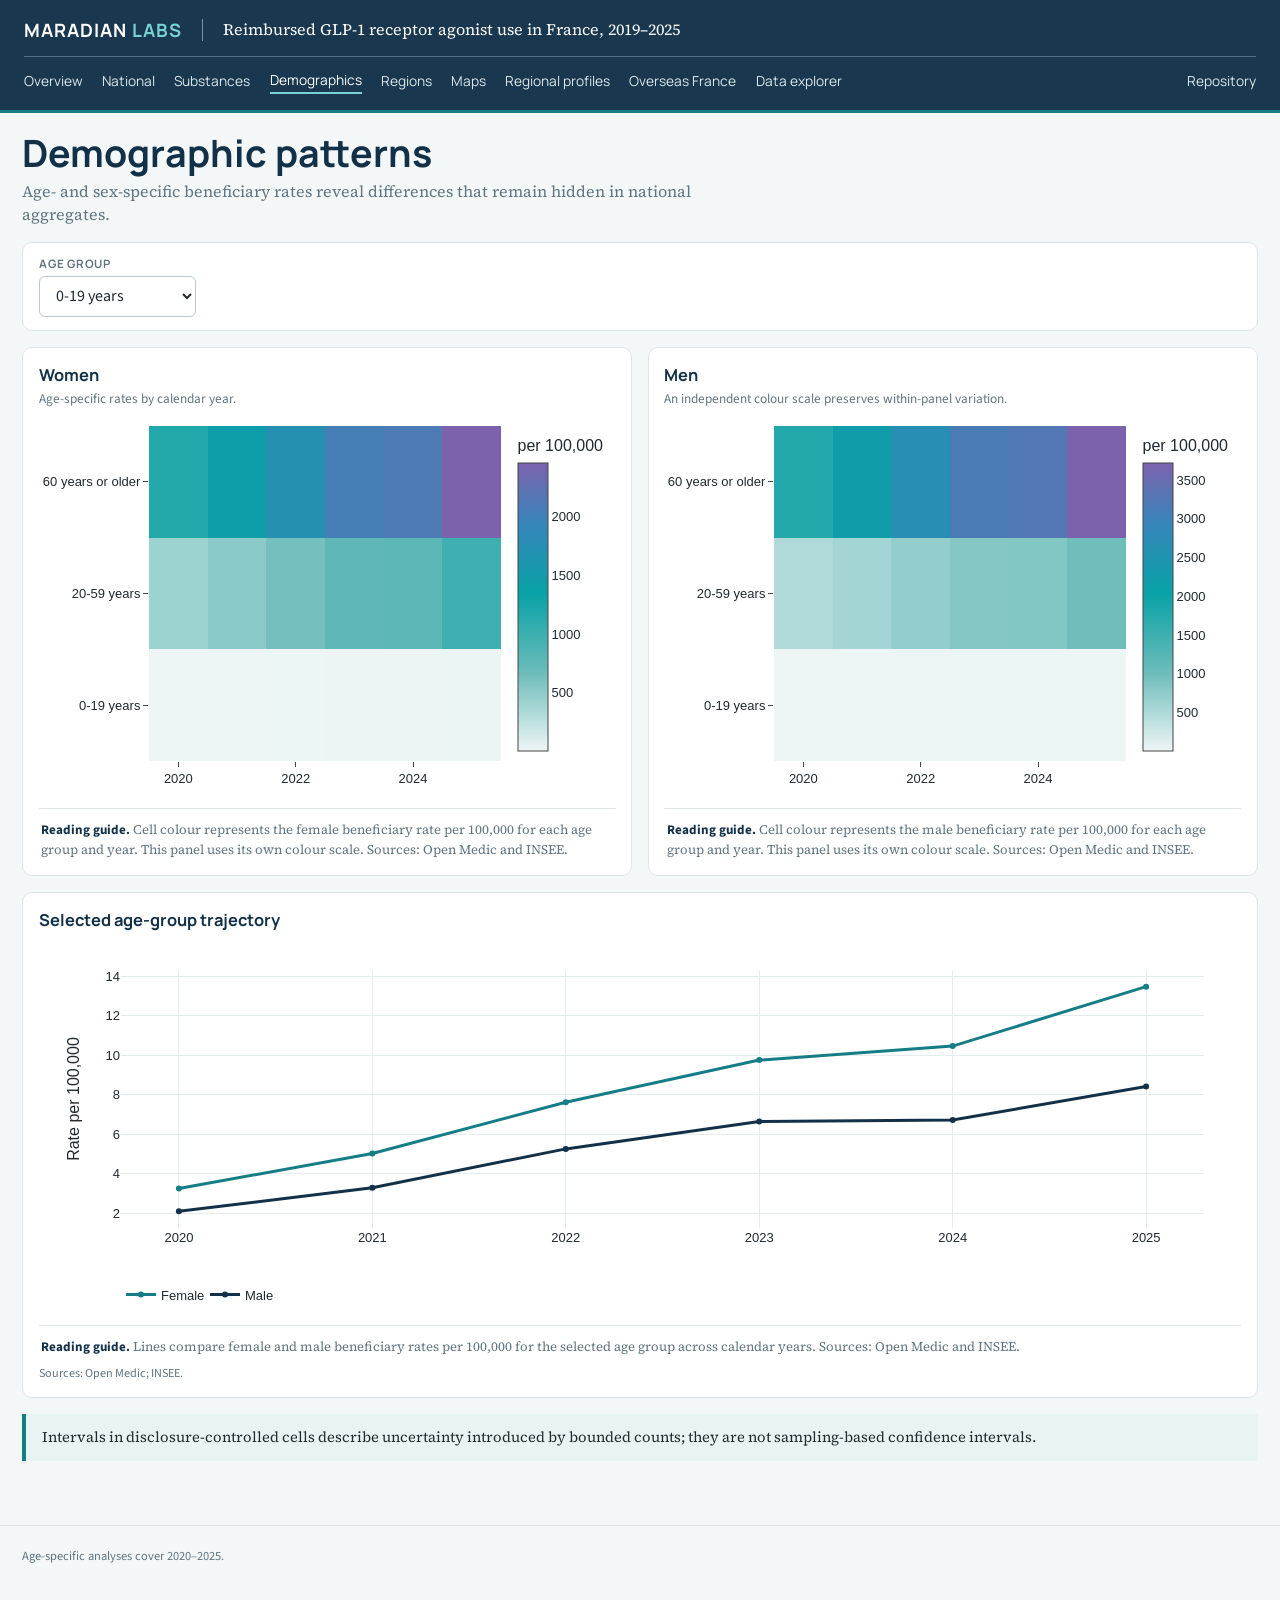
==== dashboard/demographics.html @ 5a10b0bb "feat: expand interactive GLP-1 dashboard" ====
<!doctype html><html lang="en"><head><meta charset="utf-8"><meta name="viewport" content="width=device-width,initial-scale=1"><title>Demographics | GLP-1 France</title><link rel="stylesheet" href="assets/styles.css"><script src="assets/plotly-2.35.2.min.js"></script><script defer src="assets/app.js"></script></head><body data-page="demographics"><a class="skip" href="#main">Skip to content</a><header class="topbar"><nav class="nav" aria-label="Primary"><div class="identity"><div class="brand">MARADIAN <span>LABS</span></div><div class="study-title">Reimbursed GLP-1 receptor agonist use in France, 2019–2025</div></div><a href="index.html">Overview</a><a href="national.html">National</a><a href="substances.html">Substances</a><a class="active" href="demographics.html">Demographics</a><a href="regions.html">Regions</a><a href="maps.html">Maps</a><a href="profiles.html">Regional profiles</a><a href="overseas.html">Overseas France</a><a href="explorer.html">Data explorer</a><a class="repository" href="https://github.com/javierzsm/glp1-use-france">Repository</a></nav></header><main id="main" class="shell"><div class="page-head"><div><h1>Demographic patterns</h1><p>Age- and sex-specific beneficiary rates reveal differences that remain hidden in national aggregates.</p></div></div><section class="controls"><div class="control"><label for="demo-age">Age group</label><select id="demo-age"></select></div></section><section class="grid"><article class="card"><h2>Women</h2><p class="deck">Age-specific rates by calendar year.</p><div id="demo-heat-f" class="plot"></div></article><article class="card"><h2>Men</h2><p class="deck">An independent colour scale preserves within-panel variation.</p><div id="demo-heat-m" class="plot"></div></article><article class="card full"><h2>Selected age-group trajectory</h2><div id="demo-trends" class="plot"></div><p class="source">Sources: Open Medic; INSEE.</p></article></section><aside class="note">Intervals in disclosure-controlled cells describe uncertainty introduced by bounded counts; they are not sampling-based confidence intervals.</aside></main><footer>Age-specific analyses cover 2020–2025.</footer></body></html>
---- dashboard/assets/styles.css ----
@font-face{font-family:Manrope;src:url(fonts/Manrope-Regular.ttf)}
@font-face{font-family:Manrope;src:url(fonts/Manrope-SemiBold.ttf);font-weight:600}
@font-face{font-family:Manrope;src:url(fonts/Manrope-Bold.ttf);font-weight:700}
@font-face{font-family:"Source Sans 3";src:url(fonts/SourceSans3-Regular.ttf)}
@font-face{font-family:"Source Sans 3";src:url(fonts/SourceSans3-SemiBold.ttf);font-weight:600}
@font-face{font-family:"Source Sans 3";src:url(fonts/SourceSans3-Bold.ttf);font-weight:700}
@font-face{font-family:"Source Serif 4";src:url(fonts/SourceSerif4-Regular.ttf)}

:root{--navy:#123149;--teal:#147d86;--cyan:#16a5aa;--purple:#7c62ad;--ink:#202a30;--muted:#607580;--line:#dce6e8;--paper:#fff;--wash:#f3f7f7;--pale:#e8f4f3;--gold:#c9963b}
*{box-sizing:border-box}html{font-size:16px;scroll-behavior:smooth}body{margin:0;background:var(--wash);color:var(--ink);font-family:"Source Sans 3",sans-serif;line-height:1.45}
a{color:var(--teal)}.skip{position:absolute;left:-9999px}.skip:focus{left:1rem;top:1rem;background:#fff;padding:.7rem;z-index:20}
.topbar{position:sticky;top:0;z-index:10;background:rgba(18,49,73,.97);color:#fff;border-bottom:3px solid var(--teal)}
.nav{max-width:1500px;margin:auto;display:flex;align-items:center;flex-wrap:wrap;gap:.65rem 1.2rem;padding:.9rem 1.5rem 1rem}.identity{display:flex;align-items:center;gap:1.25rem;width:100%;padding:.15rem 0 .8rem;border-bottom:1px solid #547084}.brand{font-family:Manrope,sans-serif;font-size:1.15rem;font-weight:700;letter-spacing:.055em;white-space:nowrap}.brand span{color:#79d2d1}.study-title{font-family:"Source Serif 4",serif;color:#fff;font-size:1rem;border-left:1px solid #7890a0;padding-left:1.25rem;line-height:1.35}.nav a{font-family:Manrope,sans-serif;color:#dbe8ec;text-decoration:none;font-size:.86rem;white-space:nowrap;padding:.15rem 0}.nav a.active,.nav a:hover{color:#fff}.nav a.active{border-bottom:2px solid #79d2d1}.nav .repository{margin-left:auto}
.shell{max-width:1500px;margin:auto;padding:1.25rem 1.4rem 3rem}.page-head{display:flex;gap:2rem;align-items:end;margin-bottom:1rem}.page-head h1{font-family:Manrope,sans-serif;color:var(--navy);font-size:clamp(1.55rem,3vw,2.35rem);line-height:1.08;margin:0}.page-head p{font-family:"Source Serif 4",serif;color:var(--muted);max-width:760px;margin:.35rem 0 0}
.controls{display:flex;flex-wrap:wrap;gap:.8rem;background:#fff;border:1px solid var(--line);padding:.8rem 1rem;border-radius:10px;margin:1rem 0}.control{display:grid;gap:.2rem}.control label{font-family:Manrope,sans-serif;font-size:.72rem;text-transform:uppercase;letter-spacing:.06em;color:var(--muted);font-weight:700}.control select{min-width:150px;border:1px solid #b9c9cc;border-radius:6px;background:#fff;padding:.48rem .7rem;font:inherit;color:var(--ink)}
.kpis{display:grid;grid-template-columns:repeat(5,minmax(150px,1fr));gap:.8rem;margin:1rem 0}.kpi{background:#fff;border:1px solid var(--line);border-top:4px solid var(--teal);border-radius:8px;padding:.85rem 1rem}.kpi .label{font-family:Manrope,sans-serif;color:var(--muted);font-size:.76rem;font-weight:700;text-transform:uppercase;letter-spacing:.035em}.kpi .value{font-family:Manrope,sans-serif;color:var(--navy);font-size:1.55rem;font-weight:700;margin:.15rem 0}.kpi .delta{font-size:.82rem;color:var(--muted)}
.grid{display:grid;grid-template-columns:repeat(12,1fr);gap:1rem}.card{grid-column:span 6;background:var(--paper);border:1px solid var(--line);border-radius:10px;padding:.95rem;min-width:0}.card.wide{grid-column:span 8}.card.narrow{grid-column:span 4}.card.full{grid-column:1/-1}.card h2{font-family:Manrope,sans-serif;color:var(--navy);font-size:1.03rem;margin:0}.card .deck{color:var(--muted);font-size:.83rem;margin:.15rem 0 .45rem}.plot{width:100%;height:390px}.plot.tall{height:560px}.plot.short{height:290px}
.note{background:var(--pale);border-left:4px solid var(--teal);padding:.8rem 1rem;margin:1rem 0;font-family:"Source Serif 4",serif;font-size:.92rem}.source{font-size:.76rem;color:var(--muted);margin:.4rem 0 0}.chart-caption{border-top:1px solid var(--line);padding:.7rem .15rem .1rem;margin:.15rem 0 0;color:var(--muted);font-family:"Source Serif 4",serif;font-size:.82rem;line-height:1.42}.chart-caption strong{font-family:"Source Sans 3",sans-serif;color:var(--navy);font-weight:700}.table-wrap{overflow:auto;max-height:520px;border-top:1px solid var(--line)}table{border-collapse:collapse;width:100%;font-variant-numeric:tabular-nums}th,td{padding:.55rem .65rem;border-bottom:1px solid var(--line);text-align:right;white-space:nowrap}th{position:sticky;top:0;background:var(--navy);color:#fff;font-family:Manrope,sans-serif;font-size:.76rem}th:first-child,td:first-child{text-align:left}tbody tr:hover{background:var(--pale)}
.button{border:0;border-radius:6px;background:var(--teal);color:#fff;padding:.55rem .85rem;font:600 .9rem Manrope,sans-serif;cursor:pointer}.button:hover{background:var(--navy)}.control input{min-width:230px;border:1px solid #b9c9cc;border-radius:6px;padding:.48rem .7rem;font:inherit}.control.actions{align-self:end}.status{margin-left:auto;align-self:end;color:var(--muted);font-size:.9rem}.empty{padding:1.5rem;color:var(--muted)}
footer{max-width:1500px;margin:0 auto 2rem;padding:1.3rem 1.4rem;border-top:1px solid var(--line);font-size:.78rem;color:var(--muted)}.error{background:#fff3e5;border:1px solid #e4b76b;padding:1rem;border-radius:8px}
@media(max-width:1000px){.kpis{grid-template-columns:repeat(2,1fr)}.card,.card.wide,.card.narrow{grid-column:1/-1}.nav{gap:.4rem .85rem}.nav .repository{margin-left:0}.page-head{display:block}}
@media(max-width:620px){.shell{padding:1rem .75rem}.nav{padding:.8rem}.identity{display:block;padding-bottom:.65rem}.study-title{display:block;border-left:0;padding-left:0;margin-top:.3rem;font-size:.82rem}.kpis{grid-template-columns:1fr}.plot{height:380px}.plot.tall{height:480px}.controls{display:grid;grid-template-columns:1fr 1fr}.control select{min-width:0;width:100%}}
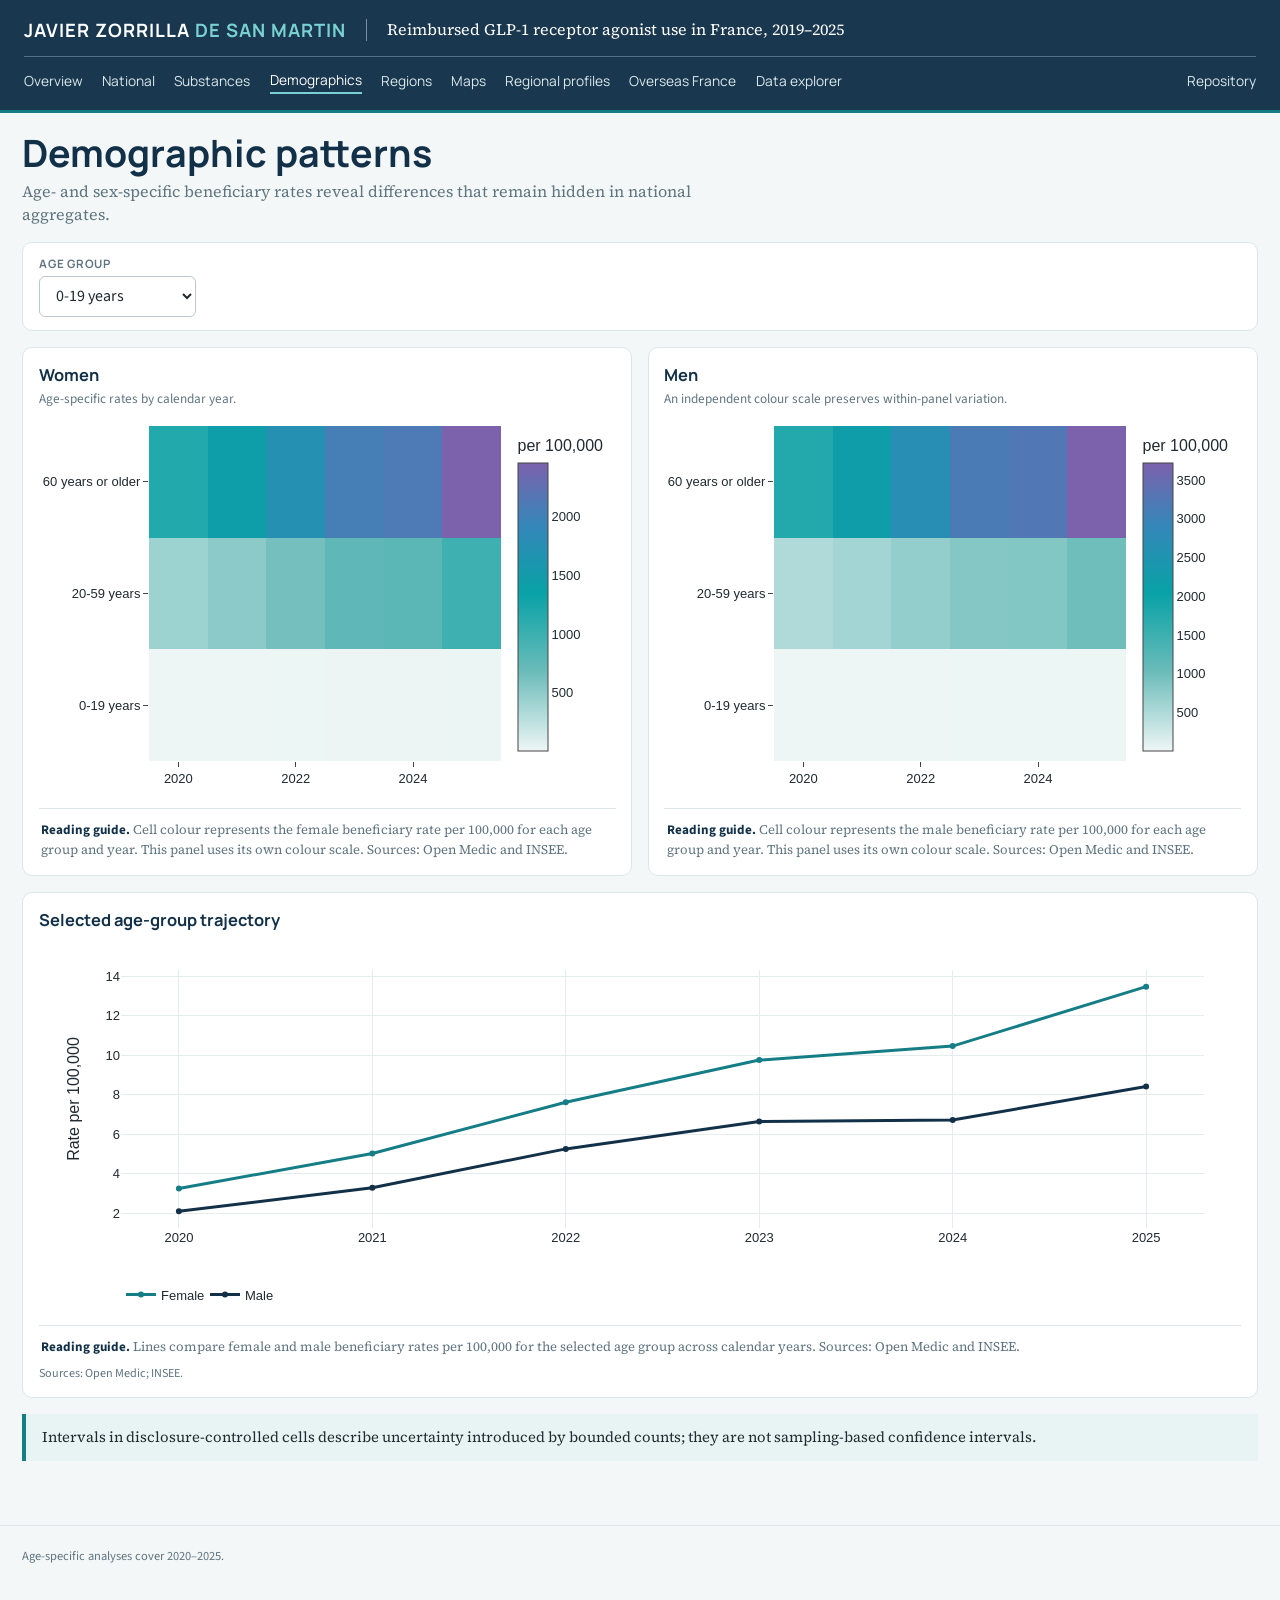
==== commit fa93b88e: "docs: publish personal research report" ====
--- a/dashboard/demographics.html
+++ b/dashboard/demographics.html
@@ -1 +1 @@
-<!doctype html><html lang="en"><head><meta charset="utf-8"><meta name="viewport" content="width=device-width,initial-scale=1"><title>Demographics | GLP-1 France</title><link rel="stylesheet" href="assets/styles.css"><script src="assets/plotly-2.35.2.min.js"></script><script defer src="assets/app.js"></script></head><body data-page="demographics"><a class="skip" href="#main">Skip to content</a><header class="topbar"><nav class="nav" aria-label="Primary"><div class="identity"><div class="brand">MARADIAN <span>LABS</span></div><div class="study-title">Reimbursed GLP-1 receptor agonist use in France, 2019–2025</div></div><a href="index.html">Overview</a><a href="national.html">National</a><a href="substances.html">Substances</a><a class="active" href="demographics.html">Demographics</a><a href="regions.html">Regions</a><a href="maps.html">Maps</a><a href="profiles.html">Regional profiles</a><a href="overseas.html">Overseas France</a><a href="explorer.html">Data explorer</a><a class="repository" href="https://github.com/javierzsm/glp1-use-france">Repository</a></nav></header><main id="main" class="shell"><div class="page-head"><div><h1>Demographic patterns</h1><p>Age- and sex-specific beneficiary rates reveal differences that remain hidden in national aggregates.</p></div></div><section class="controls"><div class="control"><label for="demo-age">Age group</label><select id="demo-age"></select></div></section><section class="grid"><article class="card"><h2>Women</h2><p class="deck">Age-specific rates by calendar year.</p><div id="demo-heat-f" class="plot"></div></article><article class="card"><h2>Men</h2><p class="deck">An independent colour scale preserves within-panel variation.</p><div id="demo-heat-m" class="plot"></div></article><article class="card full"><h2>Selected age-group trajectory</h2><div id="demo-trends" class="plot"></div><p class="source">Sources: Open Medic; INSEE.</p></article></section><aside class="note">Intervals in disclosure-controlled cells describe uncertainty introduced by bounded counts; they are not sampling-based confidence intervals.</aside></main><footer>Age-specific analyses cover 2020–2025.</footer></body></html>
+<!doctype html><html lang="en"><head><meta charset="utf-8"><meta name="viewport" content="width=device-width,initial-scale=1"><title>Demographics | GLP-1 France</title><link rel="stylesheet" href="assets/styles.css"><script src="assets/plotly-2.35.2.min.js"></script><script defer src="assets/app.js"></script></head><body data-page="demographics"><a class="skip" href="#main">Skip to content</a><header class="topbar"><nav class="nav" aria-label="Primary"><div class="identity"><div class="brand">JAVIER ZORRILLA <span>DE SAN MARTIN</span></div><div class="study-title">Reimbursed GLP-1 receptor agonist use in France, 2019–2025</div></div><a href="index.html">Overview</a><a href="national.html">National</a><a href="substances.html">Substances</a><a class="active" href="demographics.html">Demographics</a><a href="regions.html">Regions</a><a href="maps.html">Maps</a><a href="profiles.html">Regional profiles</a><a href="overseas.html">Overseas France</a><a href="explorer.html">Data explorer</a><a class="repository" href="https://github.com/javierzsm/glp1-use-france">Repository</a></nav></header><main id="main" class="shell"><div class="page-head"><div><h1>Demographic patterns</h1><p>Age- and sex-specific beneficiary rates reveal differences that remain hidden in national aggregates.</p></div></div><section class="controls"><div class="control"><label for="demo-age">Age group</label><select id="demo-age"></select></div></section><section class="grid"><article class="card"><h2>Women</h2><p class="deck">Age-specific rates by calendar year.</p><div id="demo-heat-f" class="plot"></div></article><article class="card"><h2>Men</h2><p class="deck">An independent colour scale preserves within-panel variation.</p><div id="demo-heat-m" class="plot"></div></article><article class="card full"><h2>Selected age-group trajectory</h2><div id="demo-trends" class="plot"></div><p class="source">Sources: Open Medic; INSEE.</p></article></section><aside class="note">Intervals in disclosure-controlled cells describe uncertainty introduced by bounded counts; they are not sampling-based confidence intervals.</aside></main><footer>Age-specific analyses cover 2020–2025.</footer></body></html>
